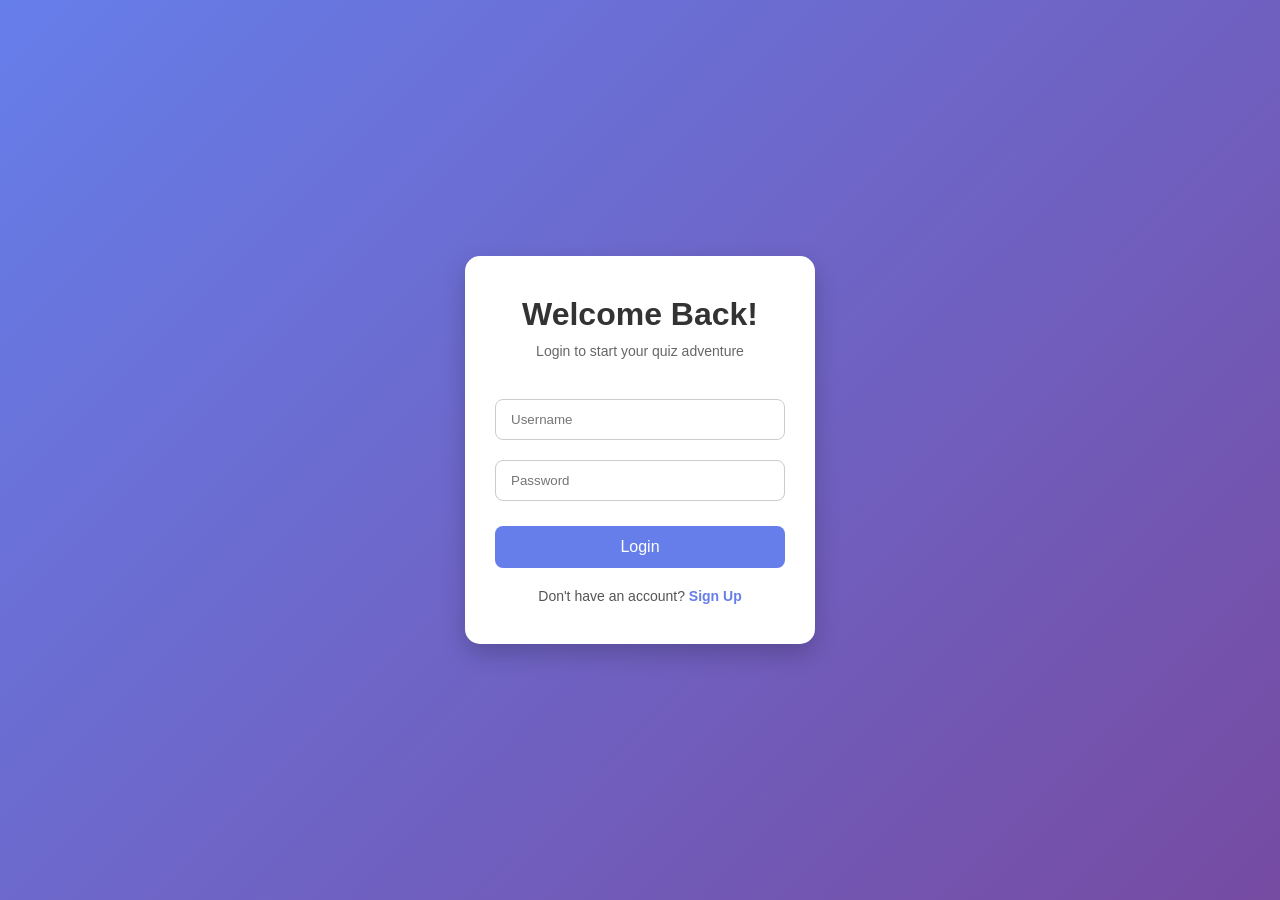
==== index.html @ 2f5251fc "added" ====
<!DOCTYPE html>
<html lang="en">
<head>
  <meta charset="UTF-8">
  <meta name="viewport" content="width=device-width, initial-scale=1.0">
  <title>CSE Quiz</title>
  <link rel="stylesheet" href="style.css">
</head>
<body>
  <div class="quiz-container">
    <header>
      <h2>Computer Science Quiz</h2>
      <div class="user-info">
        <span id="userInfo" class="top-right"></span>
      </div>
    </header>

    <div id="quizCard">
      <div class="timer-bar">
        <div id="timerProgress"></div>
      </div>
      <p id="question" class="question-text"></p>
      <div id="options" class="options"></div>
      <button id="nextBtn" class="next-btn">Next Question</button>
    </div>

    <footer>
      <p id="score" class="score-display"></p>
    </footer>
  </div>

  <script src="quiz.js"></script>
</body>
</html>
---- style.css ----
/* Basic Reset - keep for all pages */
* {
  margin: 0;
  padding: 0;
  box-sizing: border-box;
  font-family: 'Segoe UI', Tahoma, Geneva, Verdana, sans-serif;
}

/* Body Background */
body {
  min-height: 100vh;
  display: flex;
  justify-content: center;
  align-items: center;
  background: linear-gradient(135deg, #667eea, #764ba2);
}

/* ===================== AUTH PAGES (login/register) ===================== */
.auth-container {
  display: flex;
  justify-content: center;
  align-items: center;
  width: 100%;
  padding: 20px;
}

.auth-box {
  background: #fff;
  padding: 40px 30px;
  border-radius: 15px;
  box-shadow: 0 10px 25px rgba(0,0,0,0.2);
  width: 350px;
  text-align: center;
  transition: 0.3s ease;
}

.auth-box:hover { transform: translateY(-5px); }

.auth-box h1 { margin-bottom: 10px; color: #333; }
.subtitle { font-size: 14px; color: #666; margin-bottom: 30px; }

input {
  width: 100%;
  padding: 12px 15px;
  margin: 10px 0;
  border-radius: 8px;
  border: 1px solid #ccc;
  transition: 0.3s;
}

input:focus {
  border-color: #667eea;
  outline: none;
  box-shadow: 0 0 5px rgba(102,126,234,0.5);
}

button {
  width: 100%;
  padding: 12px;
  margin-top: 15px;
  border: none;
  border-radius: 8px;
  background: #667eea;
  color: white;
  font-size: 16px;
  cursor: pointer;
  transition: 0.3s;
}

button:hover { background: #5a67d8; }

.error-msg { color: red; margin-top: 10px; font-size: 14px; }

.bottom-text { margin-top: 20px; font-size: 14px; color: #555; }
.bottom-text a { color: #667eea; text-decoration: none; font-weight: bold; }
.bottom-text a:hover { text-decoration: underline; }

/* ===================== QUIZ PAGE STYLES ===================== */
.quiz-container {
  width: 90%;
  max-width: 700px;
  margin: 20px auto;
  background: #fff;
  border-radius: 15px;
  box-shadow: 0 15px 40px rgba(0,0,0,0.2);
  padding: 30px;
  text-align: center;
  animation: fadeIn 0.8s ease;
}

/* Header */
.quiz-container header {
  display: flex;
  flex-direction: column;
  gap: 10px;
  margin-bottom: 20px;
}

.quiz-container .user-info {
  display: flex;
  justify-content: space-between;
  align-items: center;
}

.quiz-container .logout-btn {
  background: #ff6b6b;
  color: white;
  padding: 5px 12px;
  border-radius: 8px;
  border: none;
  cursor: pointer;
  font-size: 14px;
  transition: 0.3s;
}

.quiz-container .logout-btn:hover { background: #ff4c4c; }

/* Quiz Card */
.quiz-container #quizCard {
  background: #f7f7f7;
  padding: 25px;
  border-radius: 15px;
  box-shadow: 0 8px 20px rgba(0,0,0,0.1);
  transition: transform 0.3s;
}

.quiz-container #quizCard:hover { transform: translateY(-5px); }

/* Timer Bar */
.quiz-container .timer-bar {
  width: 100%;
  height: 10px;
  background: #ddd;
  border-radius: 8px;
  margin-bottom: 15px;
  overflow: hidden;
}

.quiz-container #timerProgress {
  width: 100%;
  height: 100%;
  background: linear-gradient(90deg, #667eea, #764ba2);
  transition: width 1s linear;
}

/* Question */
.quiz-container .question-text {
  font-size: 18px;
  margin-bottom: 20px;
  color: #333;
}

/* Options */
.quiz-container .options {
  display: flex;
  flex-direction: column;
  gap: 12px;
  margin-bottom: 20px;
}

.quiz-container .options button {
  padding: 12px;
  border: none;
  border-radius: 10px;
  cursor: pointer;
  font-size: 16px;
  transition: 0.3s;
  background: #667eea;
  color: #fff;
}

.quiz-container .options button:hover {
  background: #5a67d8;
  transform: scale(1.05);
}

/* Next Button */
.quiz-container .next-btn {
  background: #48bb78;
  color: white;
  padding: 12px 25px;
  font-size: 16px;
  border-radius: 10px;
  cursor: pointer;
  transition: 0.3s;
}

.quiz-container .next-btn:hover {
  background: #38a169;
  transform: translateY(-2px);
}

/* Score */
.quiz-container .score-display {
  font-size: 16px;
  color: #333;
  margin-top: 15px;
}

/* Fade In Animation */
@keyframes fadeIn {
  from { opacity: 0; transform: translateY(10px);}
  to { opacity: 1; transform: translateY(0);}
}

/* Move Hello,KAT to top-right */
.quiz-container .user-info {
  display: flex;
  justify-content: flex-end;
  align-items: center;
  font-weight: bold;
  color: #333;
  margin-bottom: 10px;
}

.quiz-container #quizCard {
  background: #f0f4f8; /* new card background color */
  padding: 25px;
  border-radius: 15px;
  box-shadow: 0 8px 20px rgba(0,0,0,0.1);
}

.quiz-container .options button {
  padding: 12px;
  border: none;
  border-radius: 10px;
  cursor: pointer;
  font-size: 16px;
  transition: 0.3s;
  background: #5a7de3; /* new button color */
  color: #fff;
}

.quiz-container .options button.correct {
  background-color: #48bb78 !important; /* green */
  color: white;
}

.quiz-container .options button.wrong {
  background-color: #f56565 !important; /* red */
  color: white;
}

.quiz-container .options button:hover {
  transform: scale(1.05);
}
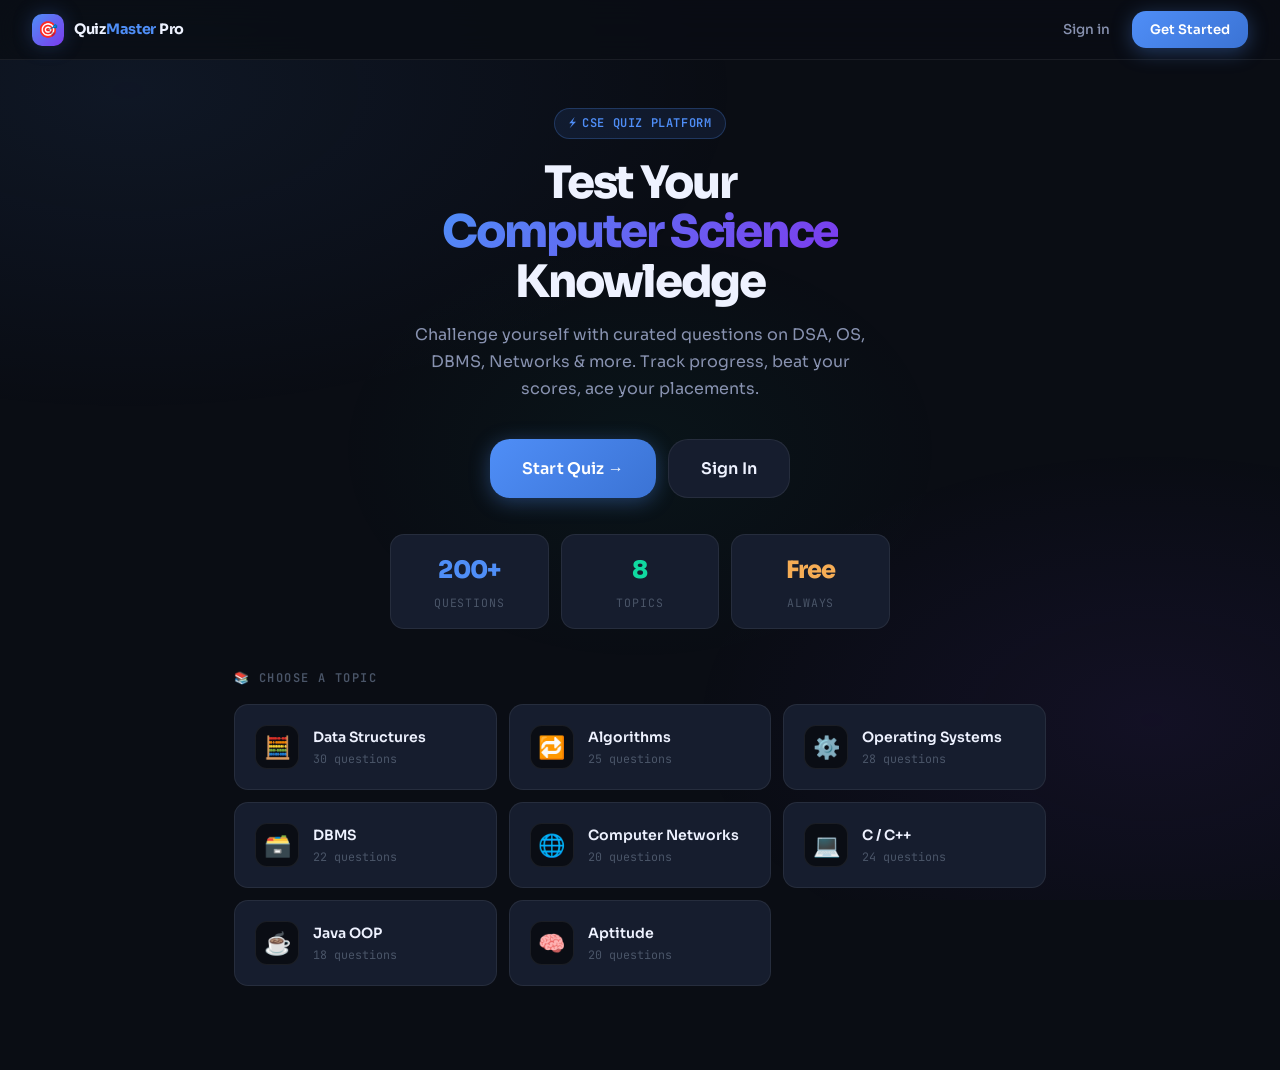
==== commit 87c7d723: "updated files" ====
--- a/index.html
+++ b/index.html
@@ -1,34 +1,108 @@
 <!DOCTYPE html>
 <html lang="en">
 <head>
-  <meta charset="UTF-8">
-  <meta name="viewport" content="width=device-width, initial-scale=1.0">
-  <title>CSE Quiz</title>
-  <link rel="stylesheet" href="style.css">
+  <meta charset="UTF-8" />
+  <meta name="viewport" content="width=device-width, initial-scale=1.0" />
+  <title>QuizMaster Pro — CSE Quiz Platform</title>
+  <link rel="stylesheet" href="style.css" />
+  <link rel="icon" type="image/svg+xml" href="data:image/svg+xml,<svg xmlns='http://www.w3.org/2000/svg' viewBox='0 0 100 100'><text y='.9em' font-size='90'>🎯</text></svg>">
 </head>
 <body>
-  <div class="quiz-container">
-    <header>
-      <h2>Computer Science Quiz</h2>
-      <div class="user-info">
-        <span id="userInfo" class="top-right"></span>
+
+  <!-- Navbar -->
+  <nav class="navbar">
+    <div class="nav-left">
+      <div class="brand-icon" style="width:32px;height:32px;font-size:16px;">🎯</div>
+      <span class="brand-name" style="font-size:.9rem;">Quiz<span>Master</span> Pro</span>
+    </div>
+    <div class="nav-right">
+      <a href="login.html" class="nav-link">Sign in</a>
+      <a href="register.html" class="btn btn-primary" style="width:auto;padding:8px 18px;font-size:.82rem;">Get Started</a>
+    </div>
+  </nav>
+
+  <!-- Main -->
+  <div class="page-wrapper" style="padding-top:0; align-items:flex-start;">
+    <div class="quiz-container" style="max-width:860px; padding: 0 24px 60px;">
+
+      <!-- Hero -->
+      <div class="hero-section">
+        <div class="hero-eyebrow">
+          <span>⚡</span> CSE QUIZ PLATFORM
+        </div>
+        <h1 class="hero-title">
+          Test Your<br>
+          <span class="gradient-text">Computer Science</span><br>
+          Knowledge
+        </h1>
+        <p class="hero-desc">
+          Challenge yourself with curated questions on DSA, OS, DBMS, Networks & more.
+          Track progress, beat your scores, ace your placements.
+        </p>
+        <div class="hero-actions">
+          <a href="#topics" class="btn btn-primary btn-lg" style="width:auto;">
+            Start Quiz →
+          </a>
+          <a href="login.html" class="btn btn-secondary btn-lg" style="width:auto;">
+            Sign In
+          </a>
+        </div>
       </div>
-    </header>
 
-    <div id="quizCard">
-      <div class="timer-bar">
-        <div id="timerProgress"></div>
+      <!-- Stats Bar -->
+      <div class="stats-grid" style="max-width:500px;margin:0 auto 40px;" id="stats-bar">
+        <div class="stat-box">
+          <div class="stat-val blue">200+</div>
+          <div class="stat-label">Questions</div>
+        </div>
+        <div class="stat-box">
+          <div class="stat-val green">8</div>
+          <div class="stat-label">Topics</div>
+        </div>
+        <div class="stat-box">
+          <div class="stat-val" style="color:var(--warn)">Free</div>
+          <div class="stat-label">Always</div>
+        </div>
       </div>
-      <p id="question" class="question-text"></p>
-      <div id="options" class="options"></div>
-      <button id="nextBtn" class="next-btn">Next Question</button>
+
+      <!-- Topics -->
+      <div class="topics-section" id="topics">
+        <p class="section-label">📚 Choose a Topic</p>
+        <div class="topics-grid" id="topics-grid">
+          <!-- Populated by JS -->
+        </div>
+      </div>
+
     </div>
-
-    <footer>
-      <p id="score" class="score-display"></p>
-    </footer>
   </div>
 
   <script src="quiz.js"></script>
+  <script>
+    const TOPICS = [
+      { emoji: '🧮', name: 'Data Structures', count: '30 questions', id: 'ds' },
+      { emoji: '🔁', name: 'Algorithms', count: '25 questions', id: 'algo' },
+      { emoji: '⚙️', name: 'Operating Systems', count: '28 questions', id: 'os' },
+      { emoji: '🗃️', name: 'DBMS', count: '22 questions', id: 'dbms' },
+      { emoji: '🌐', name: 'Computer Networks', count: '20 questions', id: 'cn' },
+      { emoji: '💻', name: 'C / C++', count: '24 questions', id: 'cpp' },
+      { emoji: '☕', name: 'Java OOP', count: '18 questions', id: 'java' },
+      { emoji: '🧠', name: 'Aptitude', count: '20 questions', id: 'apt' },
+    ];
+
+    const grid = document.getElementById('topics-grid');
+    TOPICS.forEach(t => {
+      const a = document.createElement('a');
+      a.className = 'topic-card';
+      a.href = `quiz.html?topic=${t.id}`;
+      a.innerHTML = `
+        <div class="topic-emoji">${t.emoji}</div>
+        <div class="topic-info">
+          <div class="topic-name">${t.name}</div>
+          <div class="topic-count">${t.count}</div>
+        </div>
+      `;
+      grid.appendChild(a);
+    });
+  </script>
 </body>
-</html>
+</html>
--- a/style.css
+++ b/style.css
@@ -1,246 +1,909 @@
-/* Basic Reset - keep for all pages */
-* {
-  margin: 0;
-  padding: 0;
-  box-sizing: border-box;
-  font-family: 'Segoe UI', Tahoma, Geneva, Verdana, sans-serif;
-}
-
-/* Body Background */
+@import url('https://fonts.googleapis.com/css2?family=Sora:wght@300;400;500;600;700;800&family=JetBrains+Mono:wght@400;500&display=swap');
+
+
+:root {
+  --bg-deep:       #0a0d14;
+  --bg-card:       #111622;
+  --bg-card-2:     #161d2e;
+  --bg-glass:      rgba(17, 22, 34, 0.85);
+  --border:        rgba(255, 255, 255, 0.07);
+  --border-hover:  rgba(99, 179, 237, 0.35);
+
+  --accent:        #4f8ef7;
+  --accent-2:      #7c3aed;
+  --accent-glow:   rgba(79, 142, 247, 0.25);
+  --success:       #10d9a0;
+  --danger:        #f56565;
+  --warn:          #f6ad55;
+
+  --text-primary:  #eef2ff;
+  --text-secondary:#8892b0;
+  --text-muted:    #4a5568;
+
+  --radius-sm:     8px;
+  --radius-md:     14px;
+  --radius-lg:     20px;
+  --radius-xl:     28px;
+
+  --shadow-card:   0 4px 40px rgba(0,0,0,0.5), 0 1px 0 rgba(255,255,255,0.06) inset;
+  --shadow-glow:   0 0 40px rgba(79, 142, 247, 0.18);
+  --transition:    all 0.25s cubic-bezier(0.4, 0, 0.2, 1);
+
+  --font-main:     'Sora', sans-serif;
+  --font-mono:     'JetBrains Mono', monospace;
+}
+
+/* ── Reset & Base ── */
+*, *::before, *::after { box-sizing: border-box; margin: 0; padding: 0; }
+
+html { scroll-behavior: smooth; }
+
 body {
+  font-family: var(--font-main);
+  background-color: var(--bg-deep);
+  color: var(--text-primary);
   min-height: 100vh;
-  display: flex;
+  line-height: 1.6;
+  -webkit-font-smoothing: antialiased;
+  overflow-x: hidden;
+}
+
+/* ── Animated background mesh ── */
+body::before {
+  content: '';
+  position: fixed;
+  inset: 0;
+  background:
+    radial-gradient(ellipse 80% 60% at 10% 10%, rgba(79,142,247,0.08) 0%, transparent 60%),
+    radial-gradient(ellipse 60% 50% at 90% 80%, rgba(124,58,237,0.08) 0%, transparent 60%),
+    radial-gradient(ellipse 40% 40% at 50% 50%, rgba(16,217,160,0.04) 0%, transparent 60%);
+  pointer-events: none;
+  z-index: 0;
+}
+
+/* ── Layout Wrappers ── */
+.page-wrapper {
+  position: relative;
+  z-index: 1;
+  min-height: 100vh;
+  display: flex;
+  align-items: center;
   justify-content: center;
-  align-items: center;
-  background: linear-gradient(135deg, #667eea, #764ba2);
-}
-
-/* ===================== AUTH PAGES (login/register) ===================== */
-.auth-container {
-  display: flex;
-  justify-content: center;
-  align-items: center;
+  padding: 24px;
+}
+
+.container {
   width: 100%;
-  padding: 20px;
-}
-
-.auth-box {
-  background: #fff;
-  padding: 40px 30px;
-  border-radius: 15px;
-  box-shadow: 0 10px 25px rgba(0,0,0,0.2);
-  width: 350px;
-  text-align: center;
-  transition: 0.3s ease;
-}
-
-.auth-box:hover { transform: translateY(-5px); }
-
-.auth-box h1 { margin-bottom: 10px; color: #333; }
-.subtitle { font-size: 14px; color: #666; margin-bottom: 30px; }
-
-input {
+  max-width: 480px;
+}
+
+.quiz-container {
   width: 100%;
-  padding: 12px 15px;
-  margin: 10px 0;
-  border-radius: 8px;
-  border: 1px solid #ccc;
-  transition: 0.3s;
-}
-
-input:focus {
-  border-color: #667eea;
+  max-width: 720px;
+}
+
+/* ── Card ── */
+.card {
+  background: var(--bg-card);
+  border: 1px solid var(--border);
+  border-radius: var(--radius-xl);
+  padding: 44px 48px;
+  box-shadow: var(--shadow-card);
+  animation: fadeSlideUp 0.5s cubic-bezier(0.4,0,0.2,1) both;
+}
+
+.card-sm { padding: 32px 36px; }
+
+/* ── Logo / Brand ── */
+.brand {
+  display: flex;
+  align-items: center;
+  gap: 10px;
+  margin-bottom: 36px;
+}
+
+.brand-icon {
+  width: 36px; height: 36px;
+  background: linear-gradient(135deg, var(--accent), var(--accent-2));
+  border-radius: 10px;
+  display: flex; align-items: center; justify-content: center;
+  font-size: 18px;
+  box-shadow: 0 0 20px var(--accent-glow);
+}
+
+.brand-name {
+  font-size: 1rem;
+  font-weight: 700;
+  letter-spacing: -0.02em;
+  color: var(--text-primary);
+}
+
+.brand-name span { color: var(--accent); }
+
+/* ── Page Headings ── */
+.page-title {
+  font-size: 2rem;
+  font-weight: 800;
+  letter-spacing: -0.04em;
+  line-height: 1.15;
+  color: var(--text-primary);
+  margin-bottom: 6px;
+}
+
+.page-subtitle {
+  font-size: 0.9rem;
+  color: var(--text-secondary);
+  margin-bottom: 32px;
+}
+
+/* ── Floating Label Inputs ── */
+.input-group {
+  position: relative;
+  margin-bottom: 20px;
+}
+
+.input-group label {
+  position: absolute;
+  top: 50%;
+  left: 16px;
+  transform: translateY(-50%);
+  font-size: 0.875rem;
+  color: var(--text-muted);
+  pointer-events: none;
+  transition: var(--transition);
+  background: transparent;
+  padding: 0 4px;
+}
+
+.input-group input:focus ~ label,
+.input-group input:not(:placeholder-shown) ~ label {
+  top: 0;
+  font-size: 0.72rem;
+  color: var(--accent);
+  background: var(--bg-card);
+  border-radius: 4px;
+}
+
+.input-group input {
+  width: 100%;
+  background: var(--bg-card-2);
+  border: 1.5px solid var(--border);
+  border-radius: var(--radius-md);
+  padding: 14px 16px;
+  font-size: 0.9rem;
+  font-family: var(--font-main);
+  color: var(--text-primary);
   outline: none;
-  box-shadow: 0 0 5px rgba(102,126,234,0.5);
-}
-
-button {
-  width: 100%;
-  padding: 12px;
-  margin-top: 15px;
-  border: none;
-  border-radius: 8px;
-  background: #667eea;
-  color: white;
-  font-size: 16px;
-  cursor: pointer;
-  transition: 0.3s;
-}
-
-button:hover { background: #5a67d8; }
-
-.error-msg { color: red; margin-top: 10px; font-size: 14px; }
-
-.bottom-text { margin-top: 20px; font-size: 14px; color: #555; }
-.bottom-text a { color: #667eea; text-decoration: none; font-weight: bold; }
-.bottom-text a:hover { text-decoration: underline; }
-
-/* ===================== QUIZ PAGE STYLES ===================== */
-.quiz-container {
-  width: 90%;
-  max-width: 700px;
-  margin: 20px auto;
-  background: #fff;
-  border-radius: 15px;
-  box-shadow: 0 15px 40px rgba(0,0,0,0.2);
-  padding: 30px;
-  text-align: center;
-  animation: fadeIn 0.8s ease;
-}
-
-/* Header */
-.quiz-container header {
-  display: flex;
-  flex-direction: column;
-  gap: 10px;
-  margin-bottom: 20px;
-}
-
-.quiz-container .user-info {
-  display: flex;
-  justify-content: space-between;
-  align-items: center;
-}
-
-.quiz-container .logout-btn {
-  background: #ff6b6b;
-  color: white;
-  padding: 5px 12px;
-  border-radius: 8px;
+  transition: var(--transition);
+}
+
+.input-group input::placeholder { color: transparent; }
+
+.input-group input:focus {
+  border-color: var(--accent);
+  box-shadow: 0 0 0 4px var(--accent-glow);
+  background: var(--bg-card);
+}
+
+/* Password toggle */
+.input-group .toggle-pw {
+  position: absolute;
+  right: 14px;
+  top: 50%;
+  transform: translateY(-50%);
+  background: none;
   border: none;
   cursor: pointer;
-  font-size: 14px;
-  transition: 0.3s;
-}
-
-.quiz-container .logout-btn:hover { background: #ff4c4c; }
-
-/* Quiz Card */
-.quiz-container #quizCard {
-  background: #f7f7f7;
-  padding: 25px;
-  border-radius: 15px;
-  box-shadow: 0 8px 20px rgba(0,0,0,0.1);
-  transition: transform 0.3s;
-}
-
-.quiz-container #quizCard:hover { transform: translateY(-5px); }
-
-/* Timer Bar */
-.quiz-container .timer-bar {
+  color: var(--text-muted);
+  padding: 4px;
+  display: flex;
+  align-items: center;
+  transition: color 0.2s;
+}
+.input-group .toggle-pw:hover { color: var(--accent); }
+.input-group input[type="password"],
+.input-group input[type="text"].pw-field {
+  padding-right: 44px;
+}
+
+/* ── Buttons ── */
+.btn {
+  display: inline-flex;
+  align-items: center;
+  justify-content: center;
+  gap: 8px;
+  padding: 13px 24px;
+  border-radius: var(--radius-md);
+  font-family: var(--font-main);
+  font-size: 0.9rem;
+  font-weight: 600;
+  cursor: pointer;
+  border: none;
+  transition: var(--transition);
+  text-decoration: none;
+  letter-spacing: 0.01em;
+}
+
+.btn-primary {
+  background: linear-gradient(135deg, var(--accent) 0%, #3b73d4 100%);
+  color: #fff;
   width: 100%;
-  height: 10px;
-  background: #ddd;
-  border-radius: 8px;
-  margin-bottom: 15px;
+  box-shadow: 0 4px 20px rgba(79,142,247,0.35);
+}
+
+.btn-primary:hover {
+  transform: translateY(-2px);
+  box-shadow: 0 8px 30px rgba(79,142,247,0.5);
+  filter: brightness(1.08);
+}
+
+.btn-primary:active { transform: translateY(0); }
+
+.btn-secondary {
+  background: var(--bg-card-2);
+  color: var(--text-primary);
+  border: 1.5px solid var(--border);
+  width: 100%;
+}
+
+.btn-secondary:hover {
+  border-color: var(--accent);
+  color: var(--accent);
+  background: var(--bg-card);
+}
+
+.btn-success {
+  background: linear-gradient(135deg, var(--success), #0ea57a);
+  color: #fff;
+  box-shadow: 0 4px 20px rgba(16,217,160,0.3);
+}
+
+.btn-success:hover {
+  transform: translateY(-2px);
+  box-shadow: 0 8px 28px rgba(16,217,160,0.45);
+}
+
+.btn-danger {
+  background: linear-gradient(135deg, var(--danger), #c53030);
+  color: #fff;
+}
+.btn-danger:hover { transform: translateY(-2px); filter: brightness(1.1); }
+
+.btn-lg { padding: 16px 32px; font-size: 1rem; border-radius: var(--radius-lg); }
+.btn-icon { width: 44px; height: 44px; padding: 0; border-radius: 50%; }
+
+/* ── Divider ── */
+.divider {
+  display: flex;
+  align-items: center;
+  gap: 12px;
+  margin: 24px 0;
+  color: var(--text-muted);
+  font-size: 0.8rem;
+}
+.divider::before, .divider::after {
+  content: '';
+  flex: 1;
+  height: 1px;
+  background: var(--border);
+}
+
+/* ── Auth footer link ── */
+.auth-footer {
+  text-align: center;
+  font-size: 0.85rem;
+  color: var(--text-secondary);
+  margin-top: 24px;
+}
+.auth-footer a {
+  color: var(--accent);
+  text-decoration: none;
+  font-weight: 600;
+  transition: opacity 0.2s;
+}
+.auth-footer a:hover { opacity: 0.8; text-decoration: underline; }
+
+/* ── Alert Messages ── */
+.alert {
+  padding: 12px 16px;
+  border-radius: var(--radius-sm);
+  font-size: 0.85rem;
+  margin-bottom: 18px;
+  display: flex;
+  align-items: center;
+  gap: 8px;
+  animation: fadeIn 0.3s ease;
+}
+.alert-error   { background: rgba(245,101,101,0.12); border: 1px solid rgba(245,101,101,0.3); color: #fc8181; }
+.alert-success { background: rgba(16,217,160,0.12); border: 1px solid rgba(16,217,160,0.3); color: var(--success); }
+.alert-hidden  { display: none; }
+
+/* ── Quiz Header ── */
+.quiz-header {
+  display: flex;
+  align-items: center;
+  justify-content: space-between;
+  margin-bottom: 28px;
+  gap: 16px;
+}
+
+.quiz-meta { display: flex; align-items: center; gap: 12px; }
+
+.quiz-badge {
+  display: inline-flex;
+  align-items: center;
+  gap: 6px;
+  background: var(--bg-card-2);
+  border: 1px solid var(--border);
+  border-radius: 100px;
+  padding: 6px 14px;
+  font-size: 0.78rem;
+  font-weight: 600;
+  color: var(--text-secondary);
+  font-family: var(--font-mono);
+}
+
+.quiz-badge .dot {
+  width: 7px; height: 7px;
+  border-radius: 50%;
+  background: var(--success);
+  animation: pulse-dot 2s ease infinite;
+}
+
+/* ── Progress Bar ── */
+.progress-wrap {
+  margin-bottom: 28px;
+}
+
+.progress-labels {
+  display: flex;
+  justify-content: space-between;
+  font-size: 0.75rem;
+  color: var(--text-muted);
+  margin-bottom: 8px;
+  font-family: var(--font-mono);
+}
+
+.progress-track {
+  height: 6px;
+  background: var(--bg-card-2);
+  border-radius: 100px;
   overflow: hidden;
-}
-
-.quiz-container #timerProgress {
-  width: 100%;
+  border: 1px solid var(--border);
+}
+
+.progress-fill {
   height: 100%;
-  background: linear-gradient(90deg, #667eea, #764ba2);
-  transition: width 1s linear;
-}
-
-/* Question */
-.quiz-container .question-text {
-  font-size: 18px;
+  background: linear-gradient(90deg, var(--accent), var(--accent-2));
+  border-radius: 100px;
+  transition: width 0.5s cubic-bezier(0.4,0,0.2,1);
+  box-shadow: 0 0 12px var(--accent-glow);
+}
+
+/* ── Timer ── */
+.timer-wrap {
+  display: flex;
+  align-items: center;
+  gap: 8px;
+  background: var(--bg-card-2);
+  border: 1.5px solid var(--border);
+  border-radius: 100px;
+  padding: 7px 14px;
+  font-family: var(--font-mono);
+  font-size: 0.85rem;
+  font-weight: 500;
+  color: var(--text-primary);
+  transition: border-color 0.3s, color 0.3s;
+}
+
+.timer-wrap.warning { border-color: var(--warn); color: var(--warn); }
+.timer-wrap.danger  { border-color: var(--danger); color: var(--danger); animation: shake 0.4s ease; }
+
+.timer-icon { font-size: 14px; }
+
+/* ── Score Chip ── */
+.score-chip {
+  display: flex;
+  align-items: center;
+  gap: 6px;
+  background: rgba(16,217,160,0.1);
+  border: 1px solid rgba(16,217,160,0.25);
+  border-radius: 100px;
+  padding: 6px 14px;
+  font-size: 0.8rem;
+  font-weight: 700;
+  color: var(--success);
+  font-family: var(--font-mono);
+}
+
+/* ── Question Card ── */
+.question-card {
+  background: var(--bg-card-2);
+  border: 1px solid var(--border);
+  border-radius: var(--radius-lg);
+  padding: 28px 32px;
   margin-bottom: 20px;
-  color: #333;
-}
-
-/* Options */
-.quiz-container .options {
+  animation: fadeSlideUp 0.35s ease both;
+}
+
+.question-number {
+  font-size: 0.72rem;
+  font-weight: 600;
+  color: var(--accent);
+  text-transform: uppercase;
+  letter-spacing: 0.1em;
+  margin-bottom: 12px;
+  font-family: var(--font-mono);
+}
+
+.question-text {
+  font-size: 1.15rem;
+  font-weight: 600;
+  line-height: 1.55;
+  color: var(--text-primary);
+  letter-spacing: -0.01em;
+}
+
+/* ── Options ── */
+.options-grid {
   display: flex;
   flex-direction: column;
   gap: 12px;
+  margin-bottom: 28px;
+}
+
+.option-btn {
+  display: flex;
+  align-items: center;
+  gap: 14px;
+  width: 100%;
+  padding: 16px 20px;
+  background: var(--bg-card-2);
+  border: 1.5px solid var(--border);
+  border-radius: var(--radius-md);
+  cursor: pointer;
+  transition: var(--transition);
+  text-align: left;
+  font-family: var(--font-main);
+  font-size: 0.9rem;
+  color: var(--text-primary);
+  position: relative;
+  overflow: hidden;
+}
+
+.option-btn::before {
+  content: '';
+  position: absolute;
+  inset: 0;
+  background: linear-gradient(135deg, var(--accent), var(--accent-2));
+  opacity: 0;
+  transition: opacity 0.25s;
+}
+
+.option-letter {
+  width: 30px; height: 30px;
+  min-width: 30px;
+  border-radius: 8px;
+  background: var(--bg-deep);
+  border: 1.5px solid var(--border);
+  display: flex; align-items: center; justify-content: center;
+  font-size: 0.75rem;
+  font-weight: 700;
+  color: var(--text-muted);
+  font-family: var(--font-mono);
+  transition: var(--transition);
+  position: relative;
+  z-index: 1;
+}
+
+.option-text {
+  position: relative;
+  z-index: 1;
+  line-height: 1.4;
+}
+
+.option-btn:hover {
+  border-color: var(--accent);
+  transform: translateX(4px);
+  box-shadow: -4px 0 0 var(--accent), 0 4px 20px rgba(79,142,247,0.15);
+}
+
+.option-btn:hover .option-letter {
+  background: var(--accent);
+  border-color: var(--accent);
+  color: #fff;
+}
+
+.option-btn.selected {
+  border-color: var(--accent);
+  background: rgba(79,142,247,0.1);
+  transform: translateX(4px);
+  box-shadow: -4px 0 0 var(--accent);
+}
+
+.option-btn.selected .option-letter {
+  background: var(--accent);
+  border-color: var(--accent);
+  color: #fff;
+}
+
+.option-btn.correct {
+  border-color: var(--success);
+  background: rgba(16,217,160,0.1);
+  transform: translateX(4px);
+  box-shadow: -4px 0 0 var(--success);
+}
+
+.option-btn.correct .option-letter {
+  background: var(--success);
+  border-color: var(--success);
+  color: #fff;
+}
+
+.option-btn.wrong {
+  border-color: var(--danger);
+  background: rgba(245,101,101,0.1);
+}
+
+.option-btn.wrong .option-letter {
+  background: var(--danger);
+  border-color: var(--danger);
+  color: #fff;
+}
+
+.option-btn:disabled {
+  cursor: default;
+  transform: none !important;
+}
+
+/* ── Quiz Actions ── */
+.quiz-actions {
+  display: flex;
+  justify-content: flex-end;
+  gap: 12px;
+}
+
+/* ── Result Page ── */
+.result-card {
+  text-align: center;
+  animation: fadeSlideUp 0.6s ease both;
+}
+
+.result-icon-wrap {
+  width: 100px; height: 100px;
+  border-radius: 50%;
+  margin: 0 auto 24px;
+  display: flex; align-items: center; justify-content: center;
+  font-size: 44px;
+  position: relative;
+}
+
+.result-icon-wrap::before {
+  content: '';
+  position: absolute;
+  inset: -4px;
+  border-radius: 50%;
+  background: linear-gradient(135deg, var(--accent), var(--accent-2));
+  z-index: -1;
+  animation: spin-slow 4s linear infinite;
+}
+
+.result-icon-wrap::after {
+  content: '';
+  position: absolute;
+  inset: 3px;
+  border-radius: 50%;
+  background: var(--bg-card);
+  z-index: -1;
+}
+
+.result-icon-wrap.excellent { --accent: #f6ad55; --accent-2: #f56565; }
+.result-icon-wrap.good      { --accent: #4f8ef7; --accent-2: #7c3aed; }
+.result-icon-wrap.avg       { --accent: #10d9a0; --accent-2: #3b73d4; }
+.result-icon-wrap.poor      { --accent: #718096; --accent-2: #4a5568; }
+
+.result-label {
+  font-size: 0.78rem;
+  font-weight: 700;
+  text-transform: uppercase;
+  letter-spacing: 0.15em;
+  color: var(--accent);
+  margin-bottom: 8px;
+  font-family: var(--font-mono);
+}
+
+.result-title {
+  font-size: 2.2rem;
+  font-weight: 800;
+  letter-spacing: -0.04em;
+  margin-bottom: 8px;
+}
+
+.result-subtitle {
+  font-size: 0.9rem;
+  color: var(--text-secondary);
+  margin-bottom: 36px;
+}
+
+/* Score counter */
+.score-display {
+  display: flex;
+  align-items: flex-end;
+  justify-content: center;
+  gap: 4px;
+  margin-bottom: 8px;
+}
+
+.score-number {
+  font-size: 5rem;
+  font-weight: 800;
+  letter-spacing: -0.05em;
+  line-height: 1;
+  background: linear-gradient(135deg, var(--accent), var(--accent-2));
+  -webkit-background-clip: text;
+  -webkit-text-fill-color: transparent;
+  background-clip: text;
+}
+
+.score-denom {
+  font-size: 1.6rem;
+  font-weight: 600;
+  color: var(--text-muted);
+  padding-bottom: 8px;
+}
+
+.score-percent {
+  font-size: 0.85rem;
+  color: var(--text-secondary);
+  margin-bottom: 32px;
+  font-family: var(--font-mono);
+}
+
+/* Stats grid */
+.stats-grid {
+  display: grid;
+  grid-template-columns: repeat(3, 1fr);
+  gap: 12px;
+  margin-bottom: 32px;
+}
+
+.stat-box {
+  background: var(--bg-card-2);
+  border: 1px solid var(--border);
+  border-radius: var(--radius-md);
+  padding: 16px 12px;
+  text-align: center;
+}
+
+.stat-val {
+  font-size: 1.5rem;
+  font-weight: 800;
+  letter-spacing: -0.03em;
+  margin-bottom: 4px;
+}
+
+.stat-val.green { color: var(--success); }
+.stat-val.red   { color: var(--danger); }
+.stat-val.blue  { color: var(--accent); }
+
+.stat-label {
+  font-size: 0.72rem;
+  color: var(--text-muted);
+  text-transform: uppercase;
+  letter-spacing: 0.08em;
+  font-family: var(--font-mono);
+}
+
+/* ── Index / Landing ── */
+.hero-section {
+  text-align: center;
+  padding: 48px 0 36px;
+}
+
+.hero-eyebrow {
+  display: inline-flex;
+  align-items: center;
+  gap: 6px;
+  background: rgba(79,142,247,0.1);
+  border: 1px solid rgba(79,142,247,0.25);
+  border-radius: 100px;
+  padding: 5px 14px;
+  font-size: 0.75rem;
+  font-weight: 600;
+  color: var(--accent);
   margin-bottom: 20px;
-}
-
-.quiz-container .options button {
-  padding: 12px;
-  border: none;
-  border-radius: 10px;
+  font-family: var(--font-mono);
+  letter-spacing: 0.05em;
+}
+
+.hero-title {
+  font-size: 2.8rem;
+  font-weight: 800;
+  letter-spacing: -0.05em;
+  line-height: 1.1;
+  margin-bottom: 14px;
+}
+
+.hero-title .gradient-text {
+  background: linear-gradient(135deg, var(--accent) 0%, var(--accent-2) 100%);
+  -webkit-background-clip: text;
+  -webkit-text-fill-color: transparent;
+  background-clip: text;
+}
+
+.hero-desc {
+  font-size: 1rem;
+  color: var(--text-secondary);
+  max-width: 480px;
+  margin: 0 auto 36px;
+  line-height: 1.7;
+}
+
+.hero-actions {
+  display: flex;
+  gap: 12px;
+  justify-content: center;
+  flex-wrap: wrap;
+}
+
+/* Topic cards */
+.topics-section { margin-top: 20px; }
+
+.section-label {
+  font-size: 0.75rem;
+  font-weight: 600;
+  color: var(--text-muted);
+  text-transform: uppercase;
+  letter-spacing: 0.12em;
+  margin-bottom: 16px;
+  font-family: var(--font-mono);
+}
+
+.topics-grid {
+  display: grid;
+  grid-template-columns: repeat(auto-fill, minmax(200px, 1fr));
+  gap: 12px;
+}
+
+.topic-card {
+  background: var(--bg-card-2);
+  border: 1.5px solid var(--border);
+  border-radius: var(--radius-md);
+  padding: 20px;
   cursor: pointer;
-  font-size: 16px;
-  transition: 0.3s;
-  background: #667eea;
-  color: #fff;
-}
-
-.quiz-container .options button:hover {
-  background: #5a67d8;
-  transform: scale(1.05);
-}
-
-/* Next Button */
-.quiz-container .next-btn {
-  background: #48bb78;
-  color: white;
-  padding: 12px 25px;
-  font-size: 16px;
-  border-radius: 10px;
-  cursor: pointer;
-  transition: 0.3s;
-}
-
-.quiz-container .next-btn:hover {
-  background: #38a169;
-  transform: translateY(-2px);
-}
-
-/* Score */
-.quiz-container .score-display {
-  font-size: 16px;
-  color: #333;
-  margin-top: 15px;
-}
-
-/* Fade In Animation */
+  transition: var(--transition);
+  display: flex;
+  align-items: center;
+  gap: 14px;
+  text-decoration: none;
+  color: var(--text-primary);
+}
+
+.topic-card:hover {
+  border-color: var(--accent);
+  background: var(--bg-card);
+  transform: translateY(-3px);
+  box-shadow: 0 8px 30px rgba(0,0,0,0.3), 0 0 0 1px var(--accent);
+}
+
+.topic-emoji {
+  width: 44px; height: 44px;
+  border-radius: 12px;
+  display: flex; align-items: center; justify-content: center;
+  font-size: 22px;
+  background: var(--bg-deep);
+  border: 1px solid var(--border);
+  min-width: 44px;
+}
+
+.topic-info {}
+.topic-name {
+  font-size: 0.88rem;
+  font-weight: 600;
+  margin-bottom: 2px;
+}
+.topic-count {
+  font-size: 0.73rem;
+  color: var(--text-muted);
+  font-family: var(--font-mono);
+}
+
+/* ── Navbar ── */
+.navbar {
+  position: sticky;
+  top: 0;
+  z-index: 100;
+  background: rgba(10,13,20,0.85);
+  backdrop-filter: blur(20px);
+  border-bottom: 1px solid var(--border);
+  padding: 0 32px;
+  height: 60px;
+  display: flex;
+  align-items: center;
+  justify-content: space-between;
+}
+
+.nav-left { display: flex; align-items: center; gap: 10px; }
+.nav-right { display: flex; align-items: center; gap: 10px; }
+
+.nav-link {
+  color: var(--text-secondary);
+  text-decoration: none;
+  font-size: 0.85rem;
+  font-weight: 500;
+  padding: 6px 12px;
+  border-radius: var(--radius-sm);
+  transition: var(--transition);
+}
+.nav-link:hover { color: var(--text-primary); background: var(--bg-card); }
+
+/* ── Animations ── */
+@keyframes fadeSlideUp {
+  from { opacity: 0; transform: translateY(24px); }
+  to   { opacity: 1; transform: translateY(0); }
+}
+
 @keyframes fadeIn {
-  from { opacity: 0; transform: translateY(10px);}
-  to { opacity: 1; transform: translateY(0);}
-}
-
-/* Move Hello,KAT to top-right */
-.quiz-container .user-info {
-  display: flex;
-  justify-content: flex-end;
-  align-items: center;
-  font-weight: bold;
-  color: #333;
-  margin-bottom: 10px;
-}
-
-.quiz-container #quizCard {
-  background: #f0f4f8; /* new card background color */
-  padding: 25px;
-  border-radius: 15px;
-  box-shadow: 0 8px 20px rgba(0,0,0,0.1);
-}
-
-.quiz-container .options button {
-  padding: 12px;
-  border: none;
-  border-radius: 10px;
-  cursor: pointer;
-  font-size: 16px;
-  transition: 0.3s;
-  background: #5a7de3; /* new button color */
-  color: #fff;
-}
-
-.quiz-container .options button.correct {
-  background-color: #48bb78 !important; /* green */
-  color: white;
-}
-
-.quiz-container .options button.wrong {
-  background-color: #f56565 !important; /* red */
-  color: white;
-}
-
-.quiz-container .options button:hover {
-  transform: scale(1.05);
-}
+  from { opacity: 0; }
+  to   { opacity: 1; }
+}
+
+@keyframes pulse-dot {
+  0%, 100% { opacity: 1; transform: scale(1); }
+  50%       { opacity: 0.5; transform: scale(0.75); }
+}
+
+@keyframes spin-slow {
+  from { transform: rotate(0deg); }
+  to   { transform: rotate(360deg); }
+}
+
+@keyframes shake {
+  0%, 100% { transform: translateX(0); }
+  20%       { transform: translateX(-4px); }
+  60%       { transform: translateX(4px); }
+}
+
+@keyframes countUp {
+  from { opacity: 0; transform: scale(0.7); }
+  to   { opacity: 1; transform: scale(1); }
+}
+
+@keyframes popIn {
+  0%   { transform: scale(0.85); opacity: 0; }
+  70%  { transform: scale(1.05); }
+  100% { transform: scale(1); opacity: 1; }
+}
+
+/* ── Utility ── */
+.mt-8  { margin-top: 8px; }
+.mt-12 { margin-top: 12px; }
+.mt-16 { margin-top: 16px; }
+.mb-0  { margin-bottom: 0; }
+.w-full { width: 100%; }
+.text-center { text-align: center; }
+.flex { display: flex; }
+.flex-col { flex-direction: column; }
+.gap-8 { gap: 8px; }
+.gap-12 { gap: 12px; }
+.hidden { display: none !important; }
+
+/* ── Responsive ── */
+@media (max-width: 640px) {
+  .card { padding: 28px 24px; }
+  .page-title { font-size: 1.6rem; }
+  .question-card { padding: 20px; }
+  .question-text { font-size: 1rem; }
+  .hero-title { font-size: 2rem; }
+  .score-number { font-size: 3.5rem; }
+  .stats-grid { grid-template-columns: repeat(3, 1fr); gap: 8px; }
+  .topics-grid { grid-template-columns: 1fr 1fr; }
+  .quiz-header { flex-wrap: wrap; }
+  .navbar { padding: 0 16px; }
+}
+
+@media (max-width: 400px) {
+  .topics-grid { grid-template-columns: 1fr; }
+  .stats-grid { grid-template-columns: 1fr; }
+  .hero-actions { flex-direction: column; align-items: center; }
+}
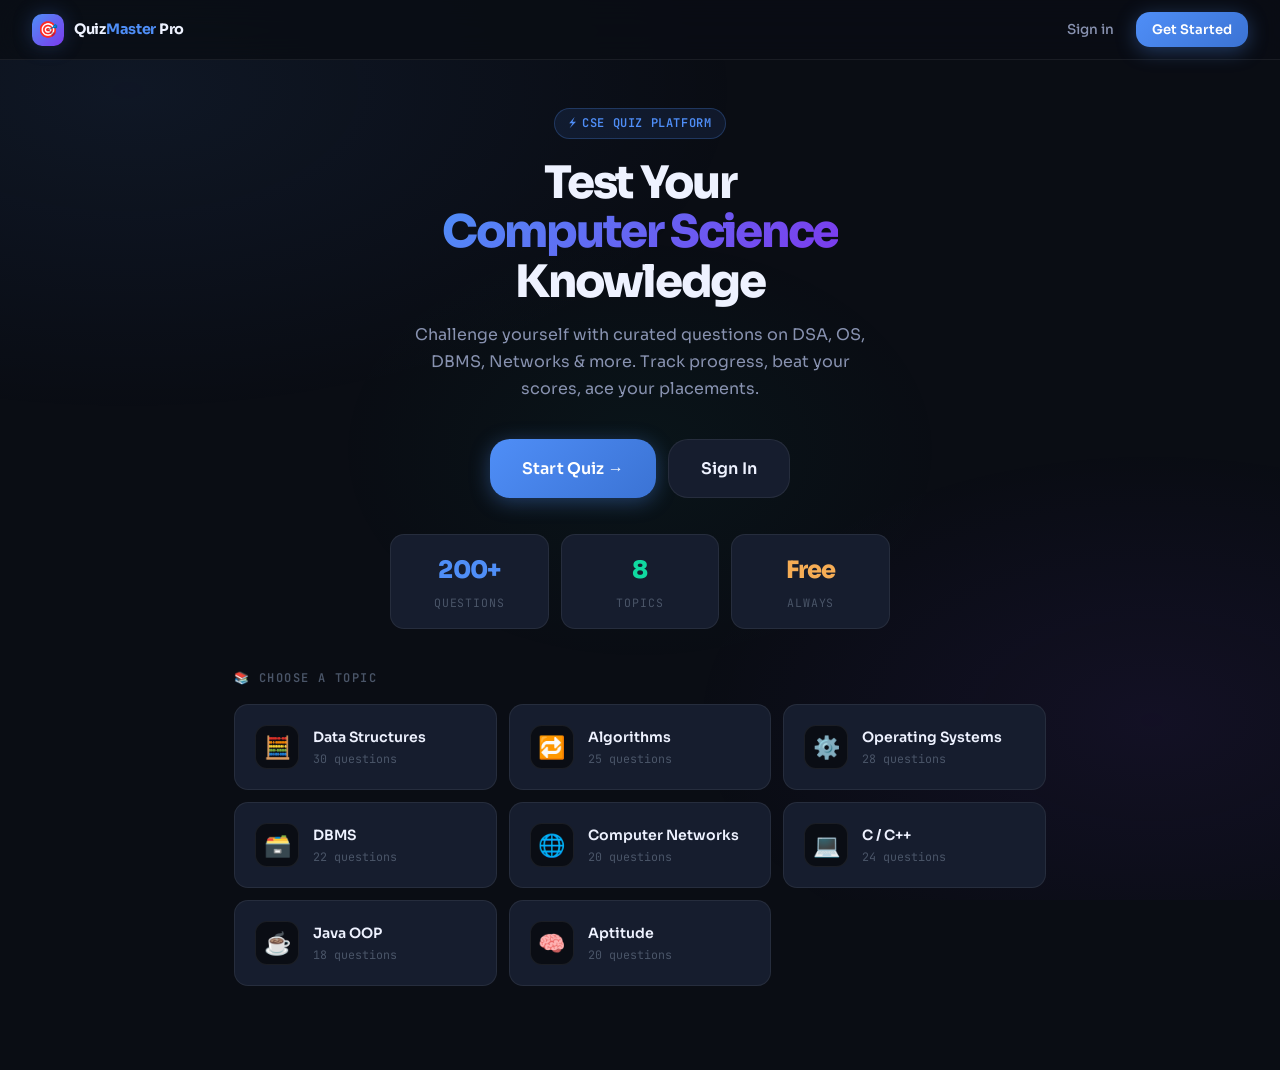
==== commit 4cbcdf98: "new modification" ====
--- a/index.html
+++ b/index.html
@@ -16,8 +16,7 @@
       <span class="brand-name" style="font-size:.9rem;">Quiz<span>Master</span> Pro</span>
     </div>
     <div class="nav-right">
-      <a href="login.html" class="nav-link">Sign in</a>
-      <a href="register.html" class="btn btn-primary" style="width:auto;padding:8px 18px;font-size:.82rem;">Get Started</a>
+      <!-- Auth slot injected by navbar.js -->
     </div>
   </nav>
 
@@ -76,6 +75,7 @@
     </div>
   </div>
 
+  <script src="navbar.js"></script>
   <script src="quiz.js"></script>
   <script>
     const TOPICS = [
--- a/style.css
+++ b/style.css
@@ -1,6 +1,11 @@
+/* ============================================
+   QUIZMASTER PRO - Design System
+   Modern Ed-Tech UI
+   ============================================ */
+
 @import url('https://fonts.googleapis.com/css2?family=Sora:wght@300;400;500;600;700;800&family=JetBrains+Mono:wght@400;500&display=swap');
 
-
+/* ── CSS Variables ── */
 :root {
   --bg-deep:       #0a0d14;
   --bg-card:       #111622;
@@ -837,6 +842,83 @@
 }
 .nav-link:hover { color: var(--text-primary); background: var(--bg-card); }
 
+/* ── Navbar Auth Slots ── */
+.nav-auth-slot {
+  display: flex;
+  align-items: center;
+  gap: 10px;
+  animation: fadeIn 0.3s ease;
+}
+
+/* Guest slot */
+.nav-cta {
+  width: auto !important;
+  padding: 7px 16px !important;
+  font-size: 0.82rem !important;
+}
+
+/* User slot */
+.nav-user-slot { gap: 10px; }
+
+.nav-avatar {
+  width: 34px;
+  height: 34px;
+  border-radius: 50%;
+  background: linear-gradient(135deg, var(--accent), var(--accent-2));
+  color: #fff;
+  font-size: 0.85rem;
+  font-weight: 700;
+  display: flex;
+  align-items: center;
+  justify-content: center;
+  flex-shrink: 0;
+  box-shadow: 0 0 0 2px var(--bg-deep), 0 0 0 3.5px var(--accent);
+  cursor: default;
+  user-select: none;
+  letter-spacing: 0;
+  font-family: var(--font-main);
+}
+
+.nav-username {
+  font-size: 0.85rem;
+  font-weight: 600;
+  color: var(--text-primary);
+  max-width: 110px;
+  white-space: nowrap;
+  overflow: hidden;
+  text-overflow: ellipsis;
+}
+
+.btn-logout {
+  display: inline-flex;
+  align-items: center;
+  gap: 6px;
+  padding: 7px 14px;
+  border-radius: var(--radius-sm);
+  background: transparent;
+  border: 1.5px solid var(--border);
+  color: var(--text-secondary);
+  font-family: var(--font-main);
+  font-size: 0.82rem;
+  font-weight: 600;
+  cursor: pointer;
+  transition: var(--transition);
+  white-space: nowrap;
+}
+
+.btn-logout:hover {
+  border-color: var(--danger);
+  color: var(--danger);
+  background: rgba(245, 101, 101, 0.08);
+}
+
+/* Hide username text on very small screens */
+@media (max-width: 480px) {
+  .nav-username { display: none; }
+  .btn-logout span { display: none; }
+  .btn-logout { padding: 7px 10px; }
+}
+
 /* ── Animations ── */
 @keyframes fadeSlideUp {
   from { opacity: 0; transform: translateY(24px); }
